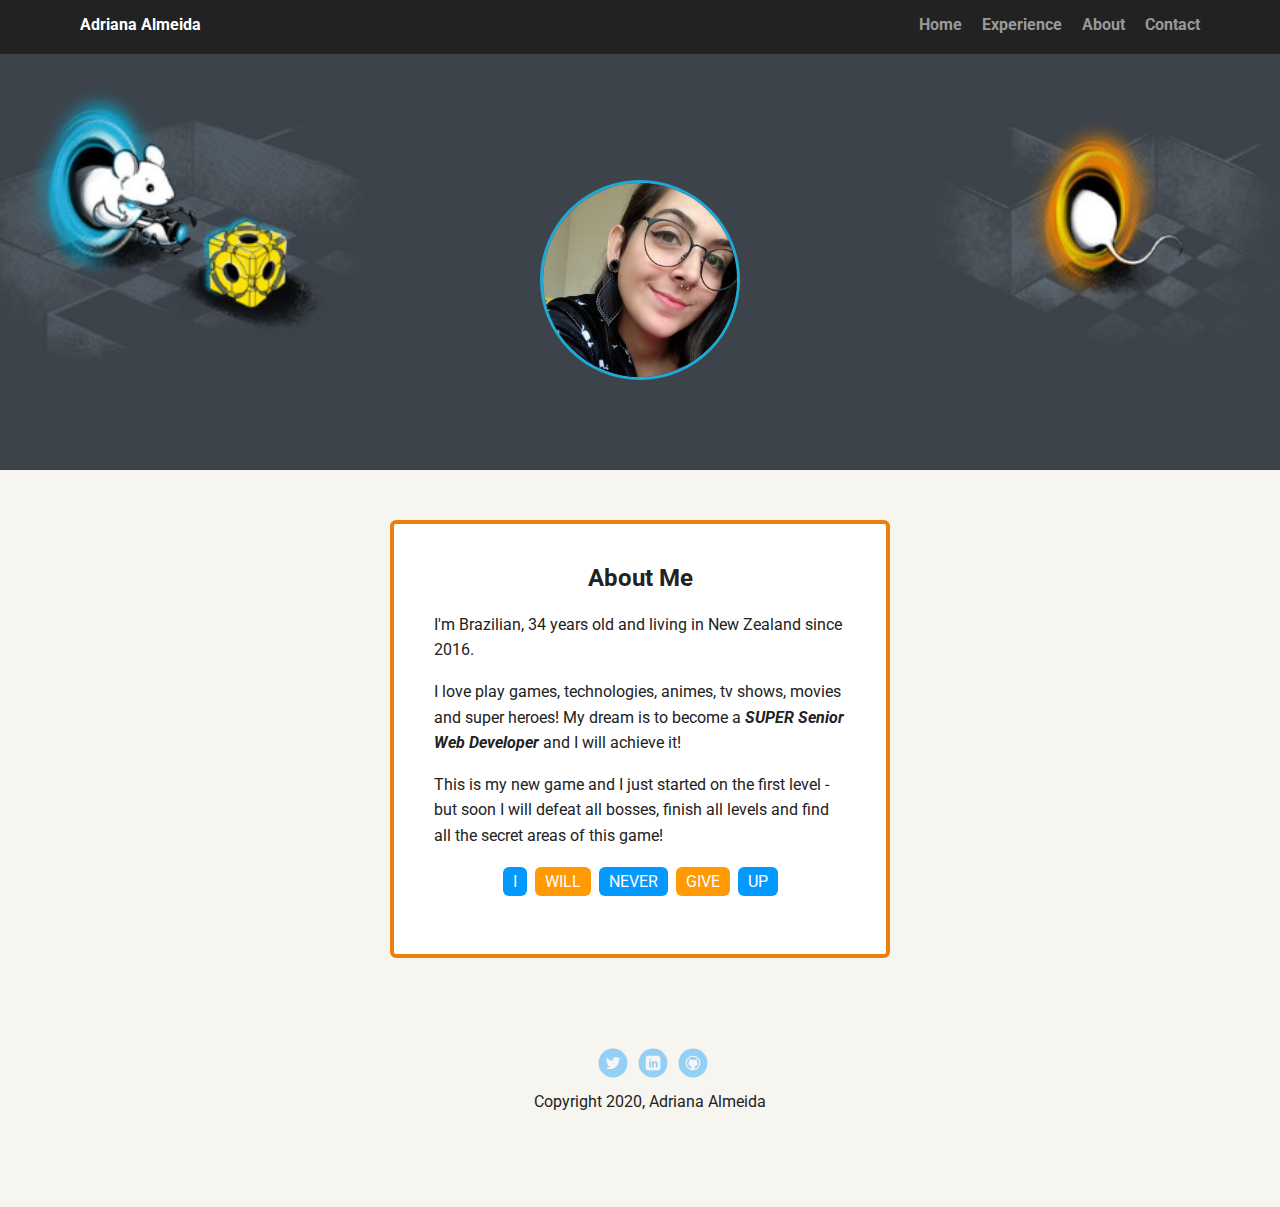
==== about.html @ 6cdc6096 "about page" ====
<!doctype html>
<html lang="en">
<head>
  <meta charset="utf-8">
  <title>Adriana Almeida's Profile</title>
  <meta name="viewport" content="width=device-width, initial-scale=1.0">
  <link rel="stylesheet" href="styles.css">
  <link href="https://fonts.googleapis.com/css?family=Muli%7CRoboto:400,300,500,700,900" rel="stylesheet"></head>
  <body class="theme-2colors">
  
    <div class="main-nav">
        <ul class="nav">
          <li class="name">Adriana Almeida</li>
          <li><a href="index.html">Home</a></li>
          <li><a href="experience.html">Experience</a></li>
          <li><a href="about.html">About</a></li>
          <li><a href="contact.html">Contact</a></li>
        </ul>
    </div>

    <header class="about-page">
      <img src="images/adriana2.jpg" alt="Adriana's selfie" class="about-image">
    </header>

    <main class="flex">
      <div class="card">
        <h2 class="one-card">About Me</h2>
        <p>I'm Brazilian, 34 years old and living in New Zealand since 2016.</p>
        <p>I love play games, technologies, animes, tv shows, movies and super heroes! My dream is to become a <em><strong>SUPER Senior Web Developer</em></strong> and I will achieve it!</p>
        <p>This is my new game and I just started on the first level - but soon I will defeat all bosses, finish all levels and find all the secret areas of this game! </p>
        <ul class="skills">
          <li>I</li>
          <li>WILL</li>
          <li>NEVER</li>
          <li>GIVE</li>
          <li>UP</li>
        </ul>
      </div> 

    </main>
    <footer>
      <ul>
        <li><a href="https://twitter.com/Adriana97423137" class="social twitter" target="_blank">Twitter</a></li>
        <li><a href="https://www.linkedin.com/in/adriana-silva-almeida-28177617b/" class="social linkedin" target="_blank">LinkedIn</a></li>
        <li><a href="https://github.com/AdrianaSilvaAlmeida" class="social github" target="_blank">Github</a></li>
      </ul>
      <p class="copyright">Copyright 2020, Adriana Almeida</p>
    </footer>
  </body>
  </html>
---- styles.css ----
/* Global Layout Set-up */
* { 
  box-sizing: border-box;
}
  
body {
  margin: 0;
  padding: 0;
  text-align: center;
  font-family: 'Roboto', sans-serif;
  color: #222;
  background: #f7f5f0;
}
/* Link Styles */

a {
  text-decoration: none;
  color: #999;
}
a:hover {
  color: #6633ff;
}

/* Section Styles */

.main-nav {
  width: 100%;
  background: #222;
  min-height: 30px;
  padding: 10px;
  position: fixed;
  text-align: center;
  z-index: 1;
}

.nav {
  display: flex;
  justify-content: space-around;
  font-weight: 700;
  list-style-type: none;
  margin: 0 auto;
  padding: 0;
}

.nav .name {
    display: block;
    margin-right: auto;
    color: white;
}
.nav li {
  padding: 5px 10px 10px 10px;
}
.nav a {
  transition: all .5s;
}
.nav a:hover {
  color: #95D0F6;
}

header {
  text-align: center;
  background-size: cover;
  background-repeat: no-repeat;
  overflow: hidden;
  padding-top: 60px;
  line-height: 1.5;
}

header .profile-image {
  margin-top: 50px;
  width: 150px;
  height: 150px;
  border-radius: 30%;
  border: 3px solid #222;
  transition: all .5s;
}
header .profile-image:hover {
  transform: scale(1.2);
  animation: shake 0.5s;
}

@keyframes shake {
  0% { transform: translate(1px, 1px) rotate(0deg); }
  10% { transform: translate(-1px, -2px) rotate(-1deg); }
  20% { transform: translate(-3px, 0px) rotate(1deg); }
  30% { transform: translate(3px, 2px) rotate(0deg); }
  40% { transform: translate(1px, -1px) rotate(1deg); }
  50% { transform: translate(-1px, 2px) rotate(-1deg); }
  60% { transform: translate(-3px, 1px) rotate(0deg); }
  70% { transform: translate(3px, 1px) rotate(-1deg); }
  80% { transform: translate(-1px, -1px) rotate(1deg); }
  90% { transform: translate(1px, 2px) rotate(0deg); }
  100% { transform: translate(1px, -2px) rotate(-1deg); }
}

header .about-image {
  margin-top: 120px;
  width: 200px;
  height: 200px;
  border-radius: 50%;
  border: 3px solid #1FAAD4;
  transition: all .5s;
}
header .about-image:hover {
  transform: scale(1.5) rotate(360deg);
  border-color: #EB810D;
}

header.home-page {
  background-image: url('images/Background/home.JPG');
  background-position: top center;
}

header.experience-page {
  background-image: url('images/Background/experience.JPG');
  background-position: center;
}

header.about-page {
  background-image: url('images/Background/about.jpg');
  background-position: top center;
}

.tag {
  background-color: #efefef;
  color: black;
  padding: 10px;
  border-radius: 5px;
  display: table;
  margin: 10px auto;
} 
.location {
  background-color: #222;
  color: white;
}
.card {
  margin: 30px;
  padding: 20px 40px 40px;
  max-width: 500px;
  text-align: left;
  background: #fff;
  border: 4px solid #ccc;
  border-radius: 6px;
  transition: all .5s;
}
.card:hover {
  border-color: #95D0F6;
  transform: scale(1.1);
}

ul.skills {
  padding: 0;
  text-align: center;
}

.skills li {
  border-radius: 6px;
  display: inline-block;
  background: #ff9904;
  color: white;
  padding: 5px 10px;
  margin: 2px;
}

.skills li:nth-child(odd) {
  background: #0399ff;
}

.one-card {
 text-align: center;
}

footer {
  width: 100%;
  min-height: 30px;
  padding: 20px 0 40px 20px;
}

footer .copyright {
  top: -8px;
  font-size: .75em;
}

footer ul {
  list-style-type: none;
  margin: 0;
  padding: 0;
}

footer ul li {
  display: inline-block;
}

a.social {
  display: inline-block;
  text-indent: -9999px;
  margin-left: 5px;
  width: 30px;
  height: 30px;
  background-size: 30px 30px;
  opacity: .4;
  transition: all .5s;
}
a.twitter {
  background-image: url(images/twitter.svg);
}
a.linkedin {
  background-image: url(images/linkedin.svg);
}
a.github {
  background-image: url(images/github.svg);
}
a.social:hover {
  opacity: 1;
}
.clearfix {
  clear: both;
}

/* Styles for larger screens */
@media screen and (min-width: 720px) {
  
  .flex {
      display: -ms-flexbox;      /* TWEENER - IE 10 */
      display: flex; 
      max-width: 1200px;
      -ms-flex-pack: distribute;
      justify-content: space-around;
      margin: 0 auto;
  }

  header {
    min-height: 470px;
  }

  .nav {
    max-width: 1200px;
    padding: 0 30px;
  }


  main {
    padding-top: 20px;
  }

  main p {
    line-height: 1.6em;
  }

  footer {
    font-size: 1.3em;
    max-width: 1200px;
    margin: 40px auto;
  }

}

/* Themes */

.theme-orange .nav a:hover {
  color: #F2EA6E;
}

.theme-orange .card:hover {
  border-color: #F2EA6E;
}

.theme-2colors .nav a:hover {
  color: #1FAAD4;
} 

.theme-2colors .card {
  border-color: #EB810D
}
.theme-2colors .card:hover {
  border-color: #1FAAD4;
}
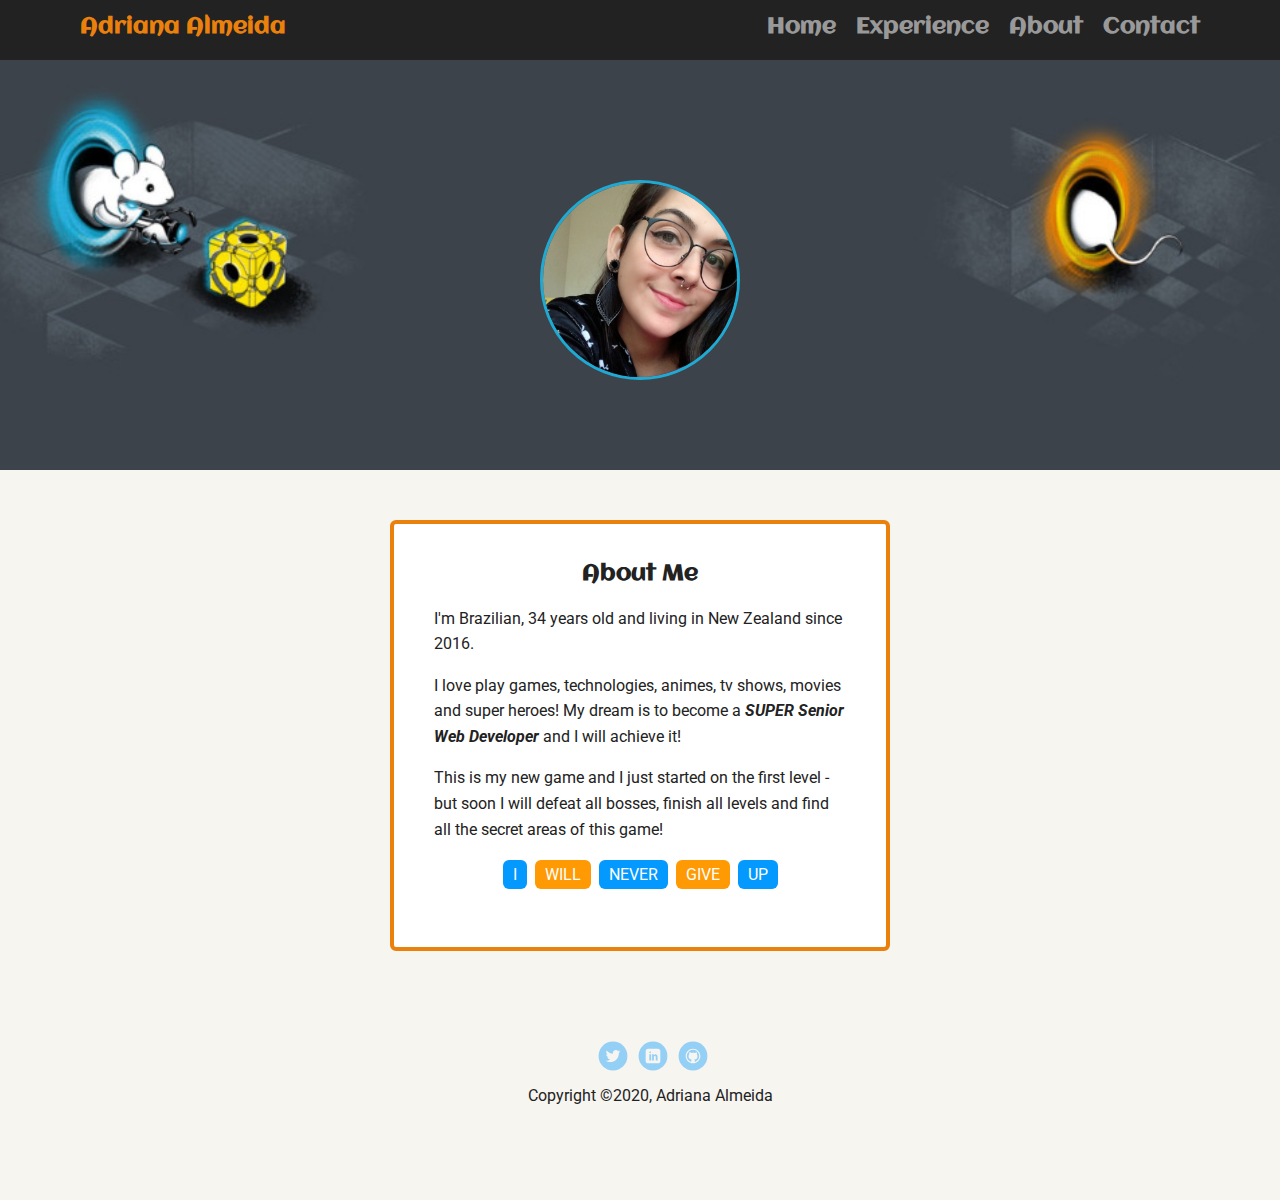
==== commit d87f504e: "contact page and review" ====
--- a/about.html
+++ b/about.html
@@ -5,7 +5,9 @@
   <title>Adriana Almeida's Profile</title>
   <meta name="viewport" content="width=device-width, initial-scale=1.0">
   <link rel="stylesheet" href="styles.css">
-  <link href="https://fonts.googleapis.com/css?family=Muli%7CRoboto:400,300,500,700,900" rel="stylesheet"></head>
+  <link href="https://fonts.googleapis.com/css?family=Muli%7CRoboto:400,300,500,700,900" rel="stylesheet">
+  <link href='https://fonts.googleapis.com/css?family=Aclonica' rel='stylesheet'>
+</head>
   <body class="theme-2colors">
   
     <div class="main-nav">
@@ -44,7 +46,7 @@
         <li><a href="https://www.linkedin.com/in/adriana-silva-almeida-28177617b/" class="social linkedin" target="_blank">LinkedIn</a></li>
         <li><a href="https://github.com/AdrianaSilvaAlmeida" class="social github" target="_blank">Github</a></li>
       </ul>
-      <p class="copyright">Copyright 2020, Adriana Almeida</p>
+      <p class="copyright">Copyright &copy;2020, Adriana Almeida</p>
     </footer>
   </body>
   </html>--- a/styles.css
+++ b/styles.css
@@ -30,7 +30,7 @@
   padding: 10px;
   position: fixed;
   text-align: center;
-  z-index: 1;
+  z-index: 1;  
 }
 
 .nav {
@@ -45,7 +45,7 @@
 .nav .name {
     display: block;
     margin-right: auto;
-    color: white;
+    color: #95D0F6 ;
 }
 .nav li {
   padding: 5px 10px 10px 10px;
@@ -121,6 +121,11 @@
   background-position: top center;
 }
 
+header.contact-page {
+  background-image: url('images/Background/contact.JPG');
+  background-position:  center;
+}
+
 .tag {
   background-color: #efefef;
   color: black;
@@ -133,6 +138,11 @@
   background-color: #222;
   color: white;
 }
+
+.main-nav, .tag, h2 {
+  font-family: 'Aclonica';font-size: 22px;
+}
+
 .card {
   margin: 30px;
   padding: 20px 40px 40px;
@@ -257,12 +267,17 @@
 
 /* Themes */
 
-.theme-orange .nav a:hover {
-  color: #F2EA6E;
+
+.theme-orange .name {
+  color:#F2EA6E;   
 }
 
 .theme-orange .card:hover {
   border-color: #F2EA6E;
+}
+
+.theme-2colors .name {
+  color:#EB810D;   
 }
 
 .theme-2colors .nav a:hover {
@@ -272,6 +287,19 @@
 .theme-2colors .card {
   border-color: #EB810D
 }
+
 .theme-2colors .card:hover {
   border-color: #1FAAD4;
-}+}
+
+.theme-green .name {
+  color: green;
+}
+
+.theme-green .nav a:hover {
+  color: green;
+}
+
+.theme-green .card:hover {
+  border-color: green;
+}
